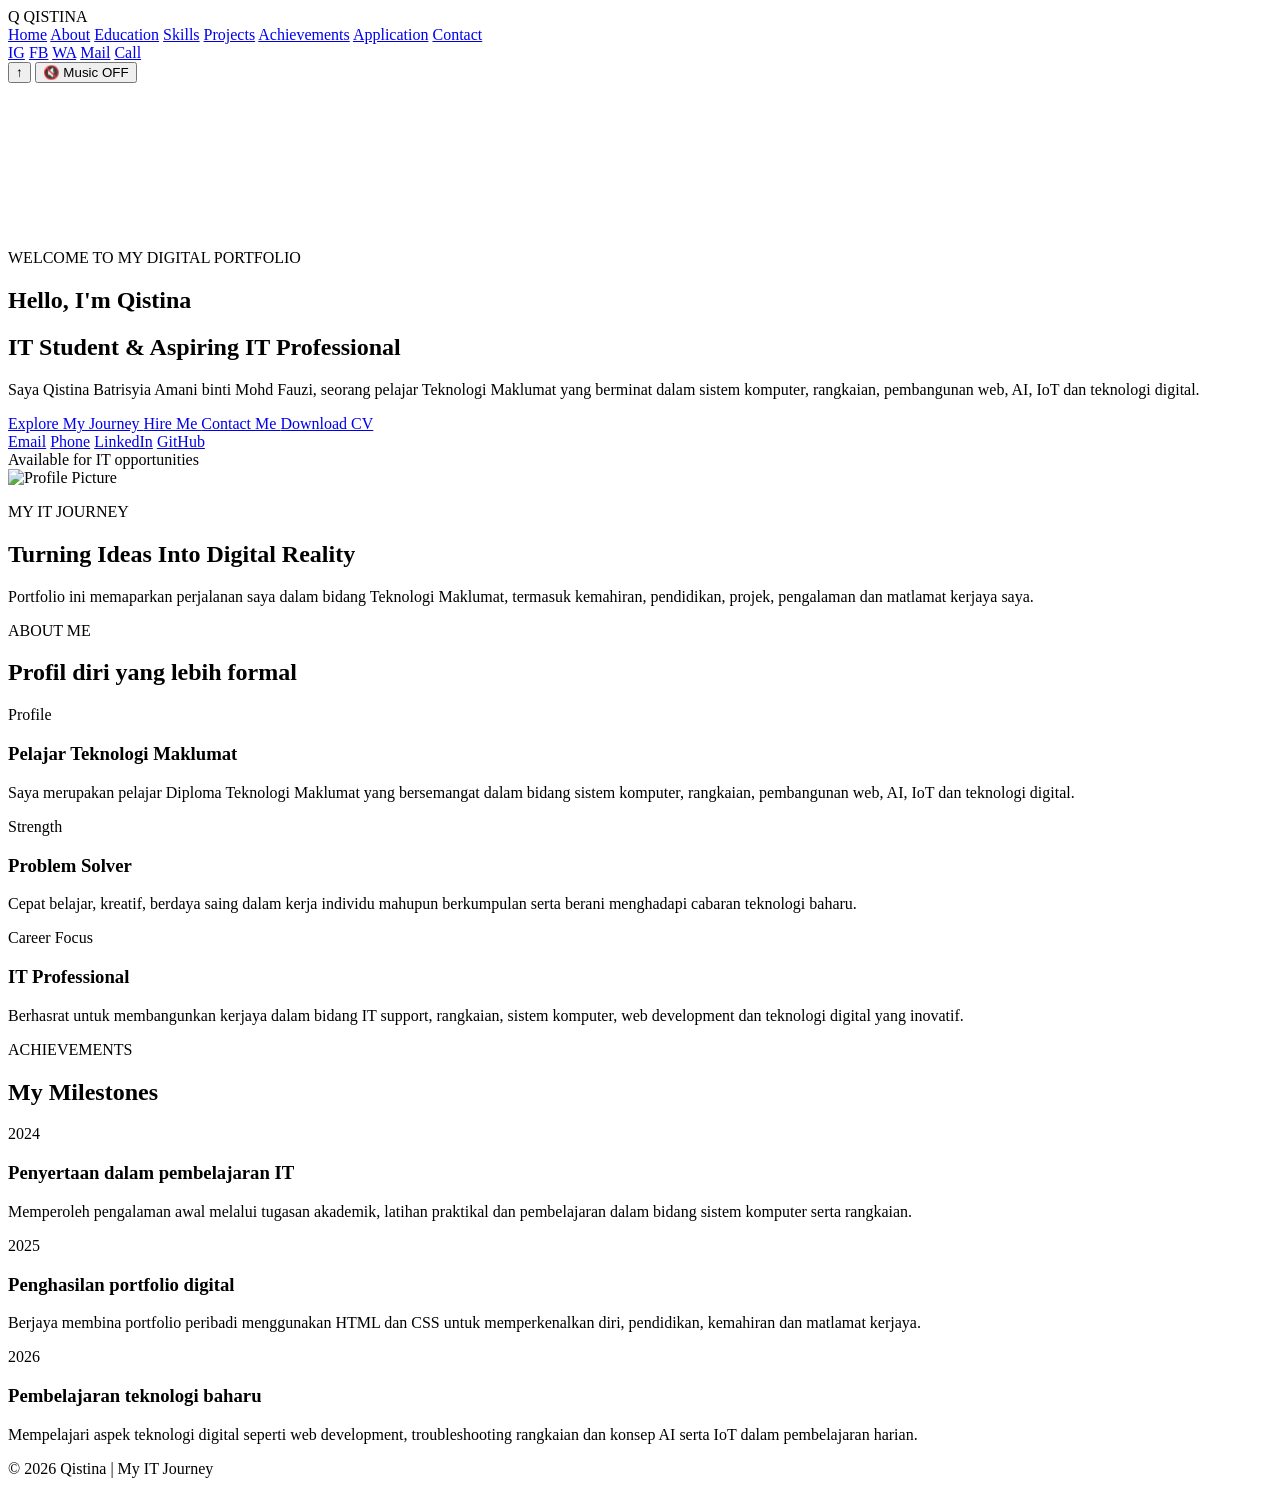
==== index.html @ 1b4684a8 "Add files via upload" ====
</html>
<!DOCTYPE html>
<html lang="en">

<head>
    <meta charset="UTF-8">
    <meta name="viewport" content="width=device-width, initial-scale=1.0">

    <title>Qistina | My IT Journey</title>

    <link rel="stylesheet" href="css/style.css">

    <!-- Google Font -->
    <link rel="preconnect" href="https://fonts.googleapis.com">
    <link rel="preconnect" href="https://fonts.gstatic.com" crossorigin>
    <link href="https://fonts.googleapis.com/css2?family=Inter:wght@400;500;600;700&family=Poppins:wght@400;500;600;700;800&display=swap" rel="stylesheet">
</head>

<body>

    <aside class="floating-nav">
        <div class="brand-box">
            <span class="brand-mark">Q</span>
            <span>QISTINA</span>
        </div>

        <nav class="side-menu">
            <a href="index.html" class="active" title="Home">Home</a>
            <a href="profile.html" title="About">About</a>
            <a href="education.html" title="Education">Education</a>
            <a href="skills.html" title="Skills">Skills</a>
            <a href="projects.html" title="Projects">Projects</a>
            <a href="experience.html" title="Achievements">Achievements</a>
            <a href="job-application.html" title="Application">Application</a>
            <a href="contact.html" title="Contact">Contact</a>
        </nav>
    </aside>
    <div class="floating-socials" aria-label="Social media links">
        <a href="https://www.instagram.com/__.userqis.__?igsh=eDVxNDdiY2UxbGR3" target="_blank" rel="noreferrer" title="Instagram">IG</a>
        <a href="https://www.facebook.com/share/1bRYM7HKoa/" target="_blank" rel="noreferrer" title="Facebook">FB</a>
        <a href="https://wa.me/60192881952" target="_blank" rel="noreferrer" title="WhatsApp">WA</a>
        <a href="mailto:m-9664032@moe-dl.edu.my" title="Email">Mail</a>
        <a href="tel:+60192881952" title="Phone">Call</a>
    </div>

    <button id="backToTop" type="button" aria-label="Back to top">↑</button>

    <audio id="backgroundMusic" autoplay loop preload="auto">
        <source src="audio/background.mp3" type="audio/mpeg">
    </audio>

    <button id="musicBtn" type="button" aria-label="Toggle background music">🔇 Music OFF</button>

    <!-- HOME SECTION -->
    <main>

        <section class="hero">
            <video class="background-video" autoplay muted loop playsinline>
                <source src="assets/video/background.mp4.mp4" type="video/mp4">
            </video>

            <!-- LEFT SIDE -->
            <div class="hero-content">

                <p class="small-title">
                    WELCOME TO MY DIGITAL PORTFOLIO
                </p>

                <h1>
                    Hello, I'm
                    <span>Qistina</span>
                </h1>

                <h2>
                    <span class="typewriter">IT Student &amp; Aspiring IT Professional</span>
                </h2>

                <p class="hero-description">
                    Saya Qistina Batrisyia Amani binti Mohd Fauzi,
                    seorang pelajar Teknologi Maklumat yang berminat
                    dalam sistem komputer, rangkaian, pembangunan web,
                    AI, IoT dan teknologi digital.
                </p>

                <div class="hero-buttons">

                    <a href="profile.html" class="btn primary-btn">
                        Explore My Journey
                    </a>

                    <a href="job-application.html" class="btn primary-btn alt-btn">
                        Hire Me
                    </a>

                    <a href="contact.html" class="btn secondary-btn">
                        Contact Me
                    </a>

                    <a href="Qistina_CV.txt" class="btn secondary-btn" download>
                        Download CV
                    </a>

                </div>

                <div class="social-row">
                    <a href="mailto:m-9664032@moe-dl.edu.my" class="social-pill" title="Email">Email</a>
                    <a href="tel:+60192881952" class="social-pill" title="Phone">Phone</a>
                    <a href="#" class="social-pill disabled" title="LinkedIn">LinkedIn</a>
                    <a href="#" class="social-pill disabled" title="GitHub">GitHub</a>
                </div>

                <div class="hero-status">
                    <span class="status-dot"></span>
                    Available for IT opportunities
                </div>

            </div>


            <!-- RIGHT SIDE -->
            <div class="hero-image">

                <div class="image-glow">

                    <img src="image/home-profile.jpg"
                         alt="Profile Picture">

                </div>

            </div>

        </section>


        <!-- INTRODUCTION -->
        <section class="intro">

            <p class="section-label">
                MY IT JOURNEY
            </p>

            <h2>
                Turning Ideas Into
                <span>Digital Reality</span>
            </h2>

            <p>
                Portfolio ini memaparkan perjalanan saya dalam bidang
                Teknologi Maklumat, termasuk kemahiran, pendidikan,
                projek, pengalaman dan matlamat kerjaya saya.
            </p>

        </section>

        <section class="about-premium">
            <div class="about-header">
                <p class="section-label">ABOUT ME</p>
                <h2>Profil diri <span>yang lebih formal</span></h2>
            </div>

            <div class="about-grid">
                <article class="about-card">
                    <span class="mini-label">Profile</span>
                    <h3>Pelajar Teknologi Maklumat</h3>
                    <p>Saya merupakan pelajar Diploma Teknologi Maklumat yang bersemangat dalam bidang sistem komputer, rangkaian, pembangunan web, AI, IoT dan teknologi digital.</p>
                </article>

                <article class="about-card">
                    <span class="mini-label">Strength</span>
                    <h3>Problem Solver</h3>
                    <p>Cepat belajar, kreatif, berdaya saing dalam kerja individu mahupun berkumpulan serta berani menghadapi cabaran teknologi baharu.</p>
                </article>

                <article class="about-card">
                    <span class="mini-label">Career Focus</span>
                    <h3>IT Professional</h3>
                    <p>Berhasrat untuk membangunkan kerjaya dalam bidang IT support, rangkaian, sistem komputer, web development dan teknologi digital yang inovatif.</p>
                </article>
            </div>
        </section>

        <section class="achievement-section">
            <div class="about-header">
                <p class="section-label">ACHIEVEMENTS</p>
                <h2>My <span>Milestones</span></h2>
            </div>

            <div class="achievement-grid">
                <article class="achievement-card">
                    <span class="achievement-badge">2024</span>
                    <h3>Penyertaan dalam pembelajaran IT</h3>
                    <p>Memperoleh pengalaman awal melalui tugasan akademik, latihan praktikal dan pembelajaran dalam bidang sistem komputer serta rangkaian.</p>
                </article>

                <article class="achievement-card">
                    <span class="achievement-badge">2025</span>
                    <h3>Penghasilan portfolio digital</h3>
                    <p>Berjaya membina portfolio peribadi menggunakan HTML dan CSS untuk memperkenalkan diri, pendidikan, kemahiran dan matlamat kerjaya.</p>
                </article>

                <article class="achievement-card">
                    <span class="achievement-badge">2026</span>
                    <h3>Pembelajaran teknologi baharu</h3>
                    <p>Mempelajari aspek teknologi digital seperti web development, troubleshooting rangkaian dan konsep AI serta IoT dalam pembelajaran harian.</p>
                </article>
            </div>
        </section>

    </main>


    <!-- FOOTER -->
    <footer>

        <p>
            © 2026 Qistina | My IT Journey
        </p>

    </footer>

    <script src="script.js"></script>

</body>

</html>
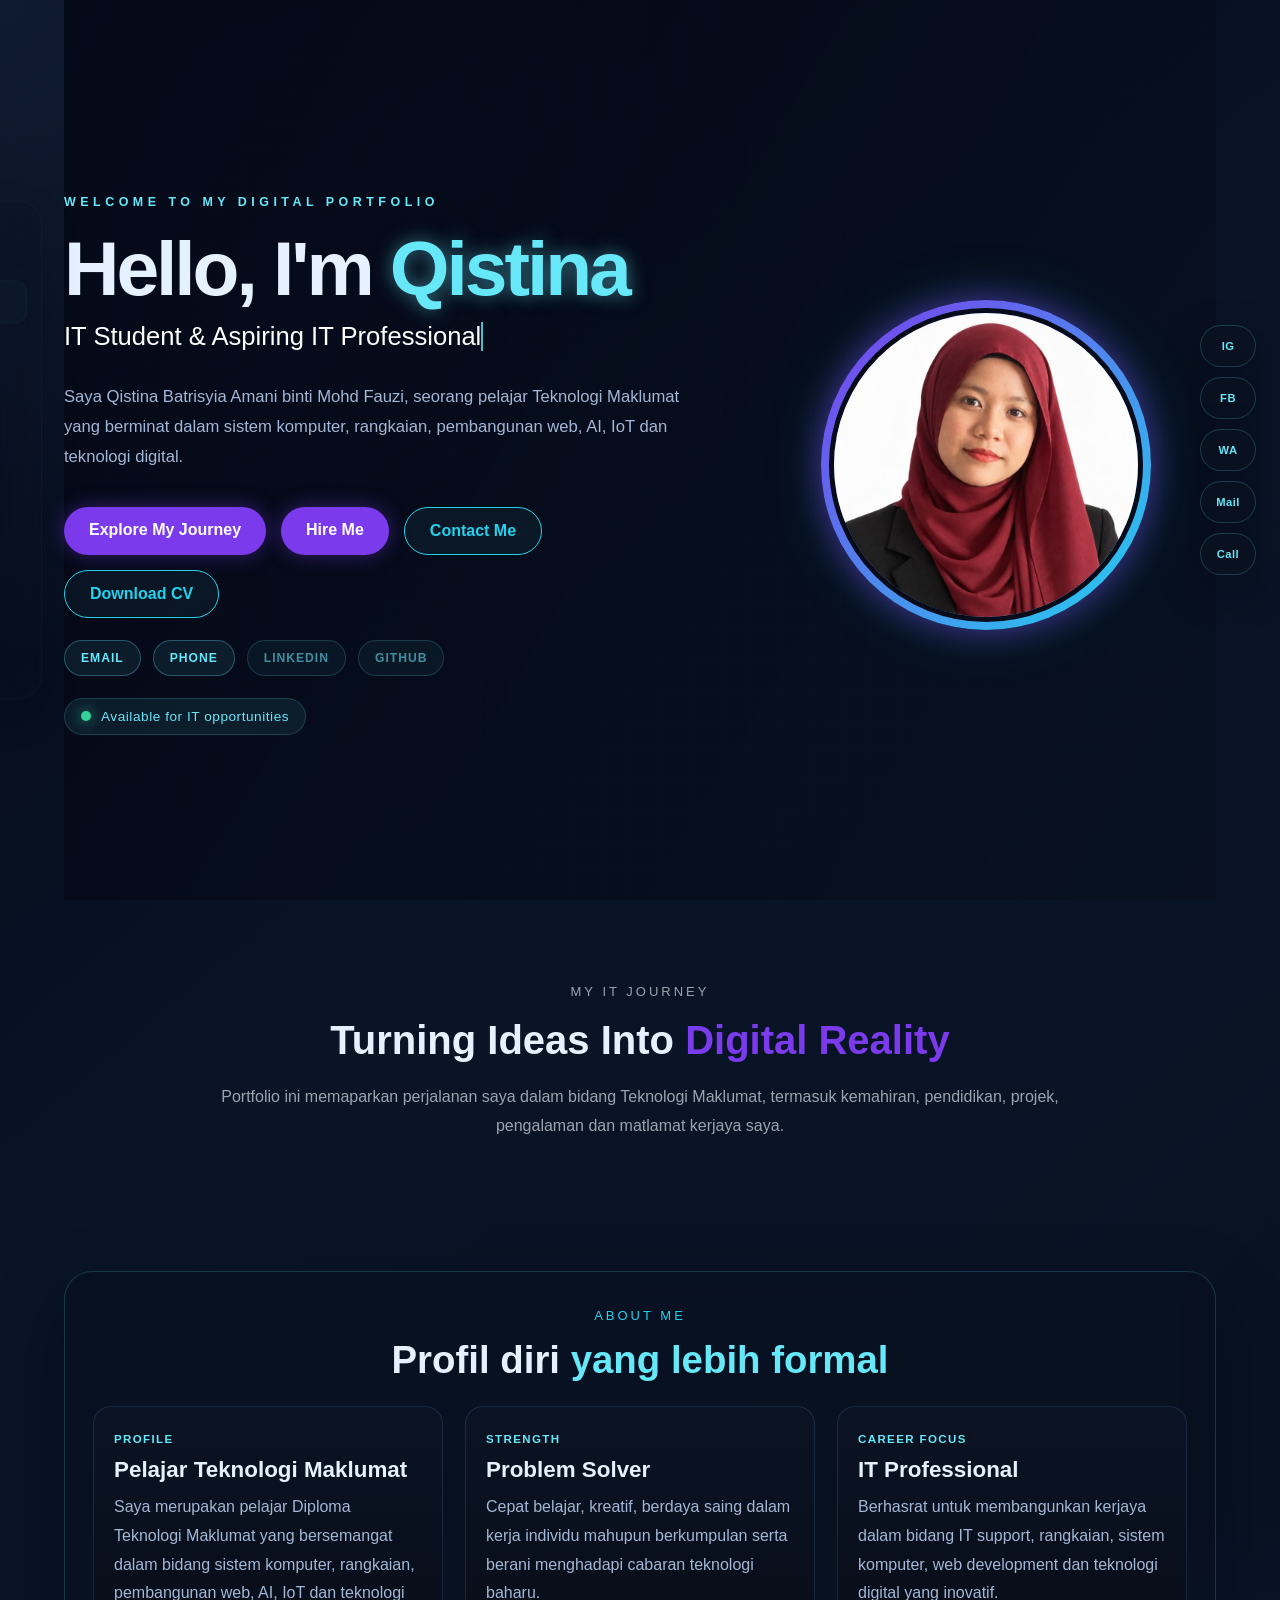
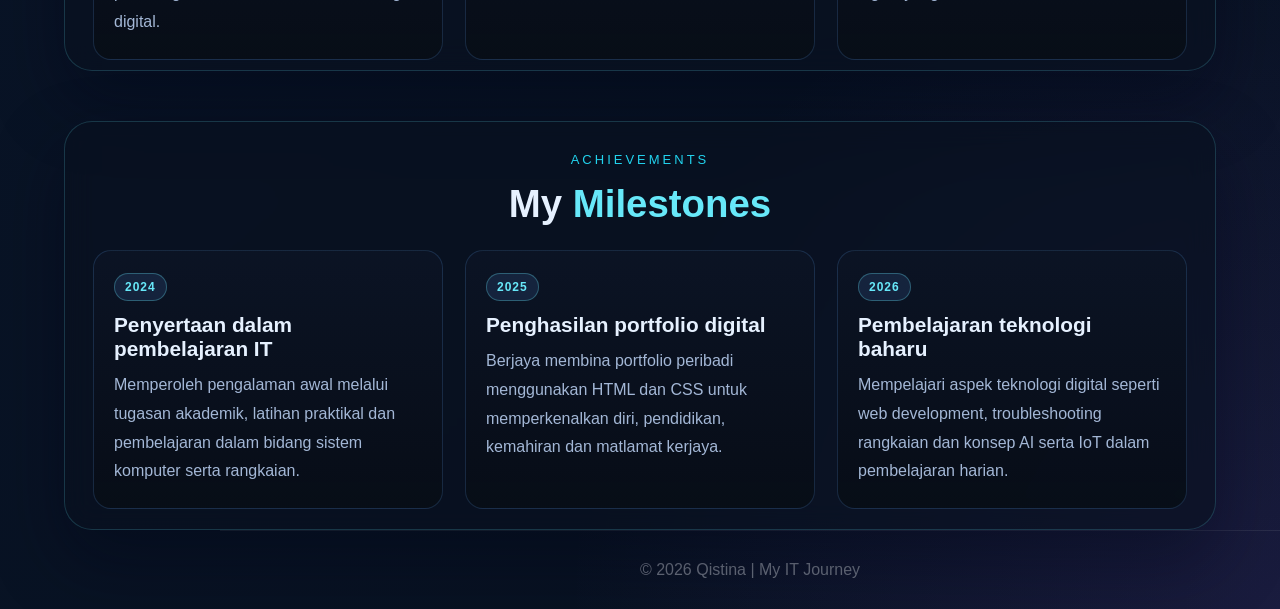
==== commit 157d537f: "Fix missing media requests" ====
--- a/index.html
+++ b/index.html
@@ -1,6 +1,5 @@
 
 
-</html>
 <!DOCTYPE html>
 <html lang="en">
 
@@ -47,20 +46,10 @@
 
     <button id="backToTop" type="button" aria-label="Back to top">↑</button>
 
-    <audio id="backgroundMusic" autoplay loop preload="auto">
-        <source src="audio/background.mp3" type="audio/mpeg">
-    </audio>
-
-    <button id="musicBtn" type="button" aria-label="Toggle background music">🔇 Music OFF</button>
-
     <!-- HOME SECTION -->
     <main>
 
         <section class="hero">
-            <video class="background-video" autoplay muted loop playsinline>
-                <source src="assets/video/background.mp4.mp4" type="video/mp4">
-            </video>
-
             <!-- LEFT SIDE -->
             <div class="hero-content">
 
--- a/css/style.css
+++ b/css/style.css
@@ -0,0 +1,1207 @@
+:root {
+    --bg-dark: #040816;
+    --bg-deep: #091427;
+    --bg-panel: rgba(9, 17, 32, 0.74);
+    --panel-strong: rgba(13, 24, 44, 0.9);
+    --line: rgba(96, 165, 250, 0.26);
+    --electric: #60a5fa;
+    --cyan: #67e8f9;
+    --cyan-strong: #22d3ee;
+    --violet: #8b5cf6;
+    --violet-soft: #a78bfa;
+    --text: #e6f1ff;
+    --muted: #a3b7d6;
+    --white: #ffffff;
+    --shadow: rgba(96, 165, 250, 0.28);
+    --success: #34d399;
+}
+
+* {
+    margin: 0;
+    padding: 0;
+    box-sizing: border-box;
+}
+
+html {
+    scroll-behavior: smooth;
+}
+
+body {
+    font-family: 'Inter', sans-serif;
+    background:
+        radial-gradient(circle at top left, rgba(96, 165, 250, 0.12), transparent 26%),
+        radial-gradient(circle at bottom right, rgba(139, 92, 246, 0.14), transparent 28%),
+        linear-gradient(140deg, var(--bg-dark), var(--bg-deep) 40%, #071120 100%);
+    color: var(--text);
+    min-height: 100vh;
+    overflow-x: hidden;
+}
+
+body::before {
+    content: "";
+    position: fixed;
+    inset: 0;
+    background-image:
+        linear-gradient(rgba(255,255,255,0.02) 1px, transparent 1px),
+        linear-gradient(90deg, rgba(255,255,255,0.02) 1px, transparent 1px);
+    background-size: 30px 30px;
+    pointer-events: none;
+    mask-image: radial-gradient(circle at center, black 35%, transparent 100%);
+}
+
+img {
+    display: block;
+    max-width: 100%;
+}
+
+a {
+    color: inherit;
+    text-decoration: none;
+}
+
+.page-content {
+    margin-left: 250px;
+    min-height: 100vh;
+    display: grid;
+    place-items: center;
+    padding: 70px 4% 50px;
+}
+
+.page-image {
+    width: min(470px, 72vw);
+    aspect-ratio: 1;
+    object-fit: cover;
+    border-radius: 50%;
+    border: 6px solid rgba(103, 232, 249, 0.8);
+    box-shadow: 0 0 0 10px rgba(103, 232, 249, 0.06), 0 0 30px rgba(96, 165, 250, 0.45), 0 0 70px rgba(139, 92, 246, 0.32);
+    animation: floating 4.5s ease-in-out infinite;
+}
+
+.content-section {
+    width: min(1050px, 100%);
+    padding-top: 35px;
+    position: relative;
+    z-index: 1;
+}
+
+.content-section h1 {
+    font-family: 'Poppins', sans-serif;
+    font-size: clamp(2.5rem, 5vw, 4rem);
+    line-height: 1.12;
+    margin-bottom: 18px;
+    letter-spacing: -0.04em;
+}
+
+.content-section h1 span {
+    color: var(--cyan);
+    text-shadow: 0 0 18px rgba(103, 232, 249, 0.7);
+}
+
+.content-section .hero-description {
+    max-width: 760px;
+    margin-bottom: 35px;
+    font-size: 1.02rem;
+}
+
+.content-grid {
+    display: grid;
+    grid-template-columns: repeat(auto-fit, minmax(230px, 1fr));
+    gap: 22px;
+}
+
+.info-card {
+    padding: 24px 22px;
+    background: linear-gradient(180deg, rgba(13, 24, 44, 0.9), rgba(7, 16, 29, 0.78));
+    border: 1px solid var(--line);
+    border-radius: 18px;
+    box-shadow: 0 18px 40px rgba(2, 6, 23, 0.32);
+    backdrop-filter: blur(10px);
+    transition: transform 0.25s ease, box-shadow 0.25s ease, border-color 0.25s ease;
+}
+
+.info-card:hover {
+    transform: translateY(-6px);
+    border-color: rgba(103, 232, 249, 0.55);
+    box-shadow: 0 20px 45px rgba(39, 126, 255, 0.16);
+}
+
+.info-card h2 {
+    font-family: 'Poppins', sans-serif;
+    font-size: 1.2rem;
+    color: var(--cyan);
+    margin-bottom: 12px;
+}
+
+.info-card p {
+    color: var(--muted);
+    line-height: 1.75;
+}
+
+.info-card p + p {
+    margin-top: 10px;
+}
+
+.profile-layout {
+    display: grid;
+    grid-template-columns: 1fr;
+    align-items: start;
+    gap: 32px;
+    width: min(900px, 100%);
+    margin: 0 auto;
+}
+
+.page-image-wrap {
+    position: relative;
+    display: flex;
+    justify-content: center;
+    align-items: center;
+    padding: 18px;
+    width: 100%;
+}
+
+.page-image-wrap::before {
+    content: "";
+    position: absolute;
+    width: calc(100% + 26px);
+    height: calc(100% + 26px);
+    border-radius: 50%;
+    background: conic-gradient(from 180deg, rgba(103, 232, 249, 0.62), rgba(139, 92, 246, 0.38), rgba(96, 165, 250, 0.62), rgba(103, 232, 249, 0.62));
+    filter: blur(14px);
+    opacity: 0.7;
+    z-index: -1;
+}
+
+.profile-media {
+    display: grid;
+    justify-items: center;
+    gap: 22px;
+}
+
+.profile-video {
+    display: none;
+}
+
+.floating-nav {
+    position: fixed;
+    left: 24px;
+    top: 50%;
+    transform: translateY(-50%);
+    width: 190px;
+    min-width: 280px;
+    background: rgba(11, 17, 31, 0.78);
+    border: 1px solid rgba(96, 165, 250, 0.2);
+    border-radius: 24px;
+    padding: 18px 14px;
+    backdrop-filter: blur(14px);
+    box-shadow: 0 16px 40px rgba(3, 7, 18, 0.55);
+    z-index: 1000;
+    transition: transform 0.35s ease, opacity 0.35s ease, left 0.35s ease, width 0.35s ease, box-shadow 0.35s ease;
+}
+
+.floating-nav.edge-hidden {
+    opacity: 0.25;
+    transform: translateY(-50%) translateX(calc(-100% + 18px));
+    pointer-events: none;
+}
+
+.floating-nav.edge-hidden:hover,
+.floating-nav.edge-hidden:focus-within {
+    opacity: 1;
+}
+
+.floating-nav.is-hidden {
+    opacity: 0;
+    transform: translateY(-50%) translateX(-26px);
+    pointer-events: none;
+}
+
+.floating-nav.is-compact {
+    width: 280px;
+    min-width: 280px;
+    left: 24px;
+    padding: 18px 14px;
+}
+
+.floating-nav.is-compact .brand-box {
+    display: flex;
+}
+
+.floating-nav.is-compact .side-menu {
+    gap: 10px;
+}
+
+.floating-nav.is-compact .side-menu a {
+    width: 100%;
+    height: auto;
+    padding: 14px 16px;
+    display: block;
+    border-radius: 12px;
+    font-size: 0.86rem;
+}
+
+.floating-nav .side-menu a:hover::after,
+.floating-nav .side-menu a:focus-visible::after {
+    content: attr(title);
+    position: absolute;
+    left: 60px;
+    top: 50%;
+    transform: translateY(-50%);
+    background: rgba(6, 13, 21, 0.96);
+    border: 1px solid rgba(103, 232, 249, 0.2);
+    color: var(--white);
+    font-size: 0.66rem;
+    letter-spacing: 0.06em;
+    padding: 7px 10px;
+    border-radius: 999px;
+    white-space: nowrap;
+    box-shadow: 0 12px 24px rgba(0, 0, 0, 0.2);
+}
+
+.floating-nav .side-menu a {
+    position: relative;
+}
+
+.brand-box {
+    display: flex;
+    align-items: center;
+    gap: 10px;
+    padding: 6px 10px 14px;
+    margin-bottom: 10px;
+    border-bottom: 1px solid rgba(255,255,255,0.06);
+    font-family: 'Poppins', sans-serif;
+    font-weight: 700;
+    letter-spacing: 1px;
+}
+
+.brand-mark {
+    width: 30px;
+    height: 30px;
+    display: grid;
+    place-items: center;
+    border-radius: 10px;
+    background: linear-gradient(135deg, var(--electric), var(--cyan));
+    color: #040816;
+    font-weight: 800;
+    box-shadow: 0 0 20px rgba(96, 165, 250, 0.5);
+}
+
+.side-menu {
+    display: flex;
+    flex-direction: column;
+    gap: 8px;
+}
+
+.side-menu a {
+    display: block;
+    white-space: nowrap;
+    width: 100%;
+    padding: 14px 16px;
+    border-radius: 12px;
+    color: var(--muted);
+    font-size: 0.86rem;
+    font-weight: 600;
+    letter-spacing: 0.05em;
+    text-transform: uppercase;
+    transition: all 0.3s ease;
+}
+
+.side-menu a:hover,
+.side-menu a.active {
+    color: var(--white);
+    background: linear-gradient(90deg, rgba(96,165,250,0.15), rgba(103,232,249,0.08));
+    box-shadow: inset 0 0 0 1px rgba(103, 232, 249, 0.15);
+}
+
+.social-row {
+    display: flex;
+    gap: 12px;
+    flex-wrap: wrap;
+    margin-top: 22px;
+}
+
+.social-pill {
+    display: inline-flex;
+    align-items: center;
+    justify-content: center;
+    padding: 10px 16px;
+    border-radius: 999px;
+    border: 1px solid rgba(103, 232, 249, 0.3);
+    background: rgba(103, 232, 249, 0.08);
+    color: var(--cyan);
+    font-size: 0.76rem;
+    font-weight: 700;
+    letter-spacing: 0.08em;
+    text-transform: uppercase;
+    transition: 0.25s ease;
+}
+
+.social-pill:hover {
+    transform: translateY(-3px);
+    box-shadow: 0 10px 24px rgba(96, 165, 250, 0.2);
+}
+
+.social-pill.disabled {
+    opacity: 0.6;
+    cursor: not-allowed;
+}
+
+.alt-btn {
+    background: linear-gradient(135deg, #8b5cf6, #67e8f9);
+    color: #06121d;
+}
+
+.hero {
+    position: relative;
+    min-height: 100vh;
+    width: min(1200px, 90%);
+    margin: auto;
+    display: flex;
+    align-items: center;
+    justify-content: space-between;
+    gap: 60px;
+    padding-top: 30px;
+    isolation: isolate;
+}
+
+.background-video {
+    position: absolute;
+    inset: 0;
+    width: 100%;
+    height: 100%;
+    object-fit: cover;
+    z-index: -2;
+    opacity: 0.22;
+    filter: brightness(0.55) saturate(1.15);
+}
+
+.hero::before {
+    content: "";
+    position: absolute;
+    inset: 0;
+    background: linear-gradient(120deg, rgba(4, 8, 22, 0.9), rgba(9, 16, 30, 0.55));
+    z-index: -1;
+}
+
+.hero-content {
+    width: 55%;
+}
+
+.small-title {
+    color: var(--cyan);
+    font-size: 0.78rem;
+    letter-spacing: 0.28rem;
+    font-weight: 700;
+    margin-bottom: 18px;
+    text-transform: uppercase;
+}
+
+.hero h1 {
+    font-family: 'Poppins', sans-serif;
+    font-size: clamp(3rem, 6vw, 5rem);
+    line-height: 1.08;
+    margin-bottom: 12px;
+    letter-spacing: -0.04em;
+}
+
+.hero h1 span {
+    color: var(--cyan);
+    text-shadow: 0 0 18px rgba(103, 232, 249, 0.5);
+}
+
+.hero h2 {
+    color: var(--white);
+    font-size: clamp(1.2rem, 2vw, 1.7rem);
+    margin-bottom: 20px;
+    font-weight: 500;
+    min-height: 2.5rem;
+}
+
+.typewriter {
+    display: inline-block;
+    border-right: 2px solid rgba(103, 232, 249, 0.8);
+    white-space: nowrap;
+    overflow: hidden;
+    animation: typing 4s steps(28, end) infinite alternate, blink 0.8s infinite;
+}
+
+.hero-description {
+    color: var(--muted);
+    line-height: 1.8;
+    max-width: 620px;
+    margin-bottom: 35px;
+    font-size: 1.04rem;
+}
+
+.hero-buttons {
+    display: flex;
+    gap: 15px;
+    flex-wrap: wrap;
+}
+
+.btn {
+    display: inline-block;
+    padding: 14px 25px;
+    border-radius: 999px;
+    font-weight: 700;
+    transition: transform 0.25s ease, box-shadow 0.25s ease, background 0.25s ease;
+}
+
+.hero-status {
+    display: inline-flex;
+    align-items: center;
+    gap: 10px;
+    margin-top: 22px;
+    color: var(--cyan);
+    background: rgba(103, 232, 249, 0.08);
+    border: 1px solid rgba(103, 232, 249, 0.18);
+    border-radius: 999px;
+    padding: 10px 16px;
+    font-size: 0.85rem;
+    letter-spacing: 0.04em;
+}
+
+.status-dot {
+    width: 10px;
+    height: 10px;
+    border-radius: 50%;
+    background: var(--success);
+    box-shadow: 0 0 14px rgba(52, 211, 153, 0.8);
+}
+
+.primary-btn {
+    background: linear-gradient(135deg, var(--electric), var(--cyan));
+    color: #04101e;
+    box-shadow: 0 0 25px rgba(96, 165, 250, 0.35);
+}
+
+.primary-btn:hover {
+    transform: translateY(-4px);
+    box-shadow: 0 0 35px rgba(103, 232, 249, 0.48);
+}
+
+.secondary-btn {
+    border: 1px solid rgba(103, 232, 249, 0.5);
+    color: var(--cyan);
+    background: rgba(103, 232, 249, 0.05);
+}
+
+.secondary-btn:hover {
+    background: rgba(103, 232, 249, 0.12);
+    transform: translateY(-4px);
+}
+
+.hero-image {
+    width: 40%;
+    display: flex;
+    justify-content: center;
+}
+
+.image-glow {
+    width: 330px;
+    height: 330px;
+    border-radius: 50%;
+    padding: 8px;
+    background: linear-gradient(135deg, rgba(96, 165, 250, 0.9), rgba(103, 232, 249, 0.8), rgba(139, 92, 246, 0.8));
+    box-shadow: 0 0 30px rgba(96, 165, 250, 0.5), 0 0 60px rgba(34, 211, 238, 0.28);
+    animation: floating 4s ease-in-out infinite;
+}
+
+.image-glow img {
+    width: 100%;
+    height: 100%;
+    object-fit: cover;
+    border-radius: 50%;
+    border: 6px solid rgba(4, 8, 22, 0.8);
+}
+
+.about-premium {
+    width: min(1200px, 90%);
+    margin: 50px auto 0;
+    padding: 36px 28px 10px;
+    border: 1px solid rgba(103, 232, 249, 0.18);
+    background: rgba(9, 17, 32, 0.62);
+    border-radius: 28px;
+    backdrop-filter: blur(14px);
+    box-shadow: 0 30px 70px rgba(2, 6, 23, 0.4);
+}
+
+.achievement-section {
+    width: min(1200px, 90%);
+    margin: 50px auto 0;
+    padding: 30px 28px 20px;
+    border: 1px solid rgba(103, 232, 249, 0.18);
+    background: rgba(9, 17, 32, 0.62);
+    border-radius: 28px;
+    backdrop-filter: blur(14px);
+    box-shadow: 0 30px 70px rgba(2, 6, 23, 0.4);
+}
+
+.about-header {
+    text-align: center;
+    margin-bottom: 24px;
+}
+
+.about-header h2 {
+    font-family: 'Poppins', sans-serif;
+    font-size: clamp(2rem, 3vw, 3rem);
+}
+
+.about-header h2 span {
+    color: var(--cyan);
+}
+
+.about-grid {
+    display: grid;
+    grid-template-columns: repeat(auto-fit, minmax(250px, 1fr));
+    gap: 22px;
+}
+
+.about-card {
+    padding: 22px 20px;
+    border-radius: 18px;
+    background: linear-gradient(180deg, rgba(12, 21, 37, 0.92), rgba(8, 14, 23, 0.9));
+    border: 1px solid rgba(96, 165, 250, 0.18);
+    transition: 0.25s ease;
+}
+
+.about-card:hover {
+    transform: translateY(-5px);
+    border-color: rgba(103, 232, 249, 0.4);
+}
+
+.mini-label {
+    display: inline-block;
+    margin-bottom: 12px;
+    color: var(--cyan);
+    font-size: 0.72rem;
+    letter-spacing: 0.12em;
+    text-transform: uppercase;
+    font-weight: 700;
+}
+
+.about-card h3 {
+    font-family: 'Poppins', sans-serif;
+    font-size: 1.4rem;
+    margin-bottom: 10px;
+}
+
+.about-card p {
+    color: var(--muted);
+    line-height: 1.8;
+}
+
+.application-layout {
+    width: min(1200px, 95%);
+}
+
+.application-hero {
+    display: grid;
+    grid-template-columns: 1.6fr 0.9fr;
+    gap: 24px;
+    margin-bottom: 28px;
+    align-items: start;
+}
+
+.application-card {
+    padding: 24px 22px;
+    background: linear-gradient(180deg, rgba(12, 21, 37, 0.92), rgba(8, 14, 23, 0.9));
+    border: 1px solid rgba(103, 232, 249, 0.2);
+    border-radius: 20px;
+    box-shadow: 0 20px 40px rgba(0, 0, 0, 0.2);
+}
+
+.application-card h2 {
+    font-family: 'Poppins', sans-serif;
+    font-size: 1.3rem;
+    margin-bottom: 10px;
+    color: var(--cyan);
+}
+
+.application-card p {
+    color: var(--muted);
+    line-height: 1.8;
+}
+
+.application-actions {
+    display: flex;
+    gap: 12px;
+    flex-wrap: wrap;
+    margin-top: 18px;
+}
+
+.application-grid {
+    margin-top: 12px;
+}
+
+.achievement-grid {
+    display: grid;
+    grid-template-columns: repeat(auto-fit, minmax(250px, 1fr));
+    gap: 22px;
+}
+
+.achievement-card {
+    padding: 22px 20px;
+    border-radius: 18px;
+    background: linear-gradient(180deg, rgba(12, 21, 37, 0.92), rgba(8, 14, 23, 0.9));
+    border: 1px solid rgba(96, 165, 250, 0.18);
+    transition: 0.25s ease;
+}
+
+.achievement-card:hover {
+    transform: translateY(-5px);
+    border-color: rgba(103, 232, 249, 0.4);
+}
+
+.achievement-badge {
+    display: inline-block;
+    margin-bottom: 12px;
+    background: rgba(96, 165, 250, 0.12);
+    border: 1px solid rgba(103, 232, 249, 0.3);
+    color: var(--cyan);
+    padding: 6px 10px;
+    border-radius: 999px;
+    font-weight: 700;
+    font-size: 0.75rem;
+    letter-spacing: 0.08em;
+}
+
+.achievement-card h3 {
+    font-family: 'Poppins', sans-serif;
+    margin-bottom: 10px;
+    font-size: 1.3rem;
+}
+
+.achievement-card p {
+    color: var(--muted);
+    line-height: 1.8;
+}
+
+.intro {
+    width: min(960px, 85%);
+    margin: auto;
+    text-align: center;
+    padding: 70px 0 40px;
+}
+
+.section-label {
+    color: var(--cyan);
+    font-size: 0.75rem;
+    letter-spacing: 0.28rem;
+    margin-bottom: 14px;
+    text-transform: uppercase;
+}
+
+.intro h2 {
+    font-family: 'Poppins', sans-serif;
+    font-size: clamp(2rem, 4vw, 3.1rem);
+    margin-bottom: 18px;
+}
+
+.intro h2 span {
+    color: var(--cyan);
+}
+
+.intro p {
+    color: var(--muted);
+    line-height: 1.8;
+}
+
+.skill-meter {
+    margin-top: 14px;
+}
+
+.skill-label {
+    display: flex;
+    justify-content: space-between;
+    font-size: 0.82rem;
+    color: var(--white);
+    margin-bottom: 8px;
+}
+
+.progress-track {
+    width: 100%;
+    height: 10px;
+    border-radius: 999px;
+    background: rgba(255,255,255,0.08);
+    overflow: hidden;
+    border: 1px solid rgba(103, 232, 249, 0.12);
+}
+
+.progress-fill {
+    display: block;
+    height: 100%;
+    border-radius: inherit;
+    background: linear-gradient(90deg, var(--electric), var(--cyan), var(--violet-soft));
+    box-shadow: 0 0 16px rgba(103, 232, 249, 0.35);
+}
+
+footer {
+    margin-left: 220px;
+    text-align: center;
+    padding: 30px 20px 40px;
+    color: var(--muted);
+    border-top: 1px solid rgba(255,255,255,0.08);
+}
+
+@keyframes floating {
+    0% { transform: translateY(0); }
+    50% { transform: translateY(-15px); }
+    100% { transform: translateY(0); }
+}
+
+@keyframes typing {
+    0%, 10% { width: 0; }
+    50%, 100% { width: 100%; }
+}
+
+@keyframes blink {
+    50% { border-color: transparent; }
+}
+
+#musicBtn {
+    position: fixed;
+    right: 24px;
+    bottom: 24px;
+    z-index: 2000;
+    border: 1px solid rgba(103, 232, 249, 0.25);
+    background: rgba(7, 17, 28, 0.88);
+    color: var(--cyan);
+    padding: 12px 18px;
+    border-radius: 999px;
+    cursor: pointer;
+    font-weight: 700;
+    box-shadow: 0 12px 28px rgba(0, 0, 0, 0.3);
+    transition: transform 0.25s ease, box-shadow 0.25s ease;
+}
+
+#musicBtn:hover {
+    transform: translateY(-2px);
+    box-shadow: 0 16px 32px rgba(96, 165, 250, 0.2);
+}
+
+.floating-socials {
+    position: fixed;
+    right: 24px;
+    top: 50%;
+    transform: translateY(-50%);
+    display: flex;
+    flex-direction: column;
+    gap: 10px;
+    z-index: 1000;
+}
+
+.floating-socials a {
+    display: inline-flex;
+    align-items: center;
+    justify-content: center;
+    min-width: 56px;
+    height: 42px;
+    padding: 0 12px;
+    border-radius: 999px;
+    background: rgba(11, 17, 31, 0.78);
+    border: 1px solid rgba(103, 232, 249, 0.2);
+    color: var(--cyan);
+    font-size: 0.7rem;
+    font-weight: 700;
+    letter-spacing: 0.04em;
+    box-shadow: 0 16px 40px rgba(3, 7, 18, 0.45);
+    transition: transform 0.25s ease, box-shadow 0.25s ease;
+}
+
+.floating-socials a:hover {
+    transform: translateY(-3px);
+    box-shadow: 0 20px 45px rgba(96, 165, 250, 0.2);
+}
+
+#backToTop {
+    position: fixed;
+    right: 24px;
+    bottom: 96px;
+    z-index: 2000;
+    width: 46px;
+    height: 46px;
+    border: 1px solid rgba(103, 232, 249, 0.25);
+    background: rgba(7, 17, 28, 0.88);
+    color: var(--cyan);
+    border-radius: 50%;
+    font-size: 1.4rem;
+    cursor: pointer;
+    opacity: 0;
+    transform: translateY(12px);
+    transition: opacity 0.25s ease, transform 0.25s ease, box-shadow 0.25s ease;
+    pointer-events: none;
+    box-shadow: 0 14px 30px rgba(2, 6, 23, 0.35);
+}
+
+#backToTop.visible {
+    opacity: 1;
+    transform: translateY(0);
+    pointer-events: auto;
+}
+
+@media (max-width: 980px) {
+    .floating-nav {
+        position: sticky;
+        top: 20px;
+        left: 50%;
+        transform: translateX(-50%);
+        width: min(90vw, 700px);
+        margin: 20px auto 0;
+    }
+
+    .floating-nav.is-hidden {
+        opacity: 0;
+        transform: translateX(-50%) translateY(-14px);
+        pointer-events: none;
+    }
+
+    .floating-nav.edge-hidden {
+        opacity: 1;
+        transform: translateX(-50%);
+        pointer-events: auto;
+    }
+
+    .floating-nav.is-compact {
+        width: min(90vw, 700px);
+        left: 50%;
+        padding: 12px 10px;
+    }
+
+    .floating-nav.is-compact .brand-box {
+        display: flex;
+    }
+
+    .floating-nav.is-compact .side-menu a {
+        width: auto;
+        height: auto;
+        padding: 8px 10px;
+        border-radius: 12px;
+        font-size: 0.72rem;
+    }
+
+    .side-menu {
+        flex-direction: row;
+        flex-wrap: wrap;
+        justify-content: center;
+    }
+
+    .floating-socials {
+        top: auto;
+        right: 16px;
+        bottom: 100px;
+        transform: none;
+        flex-direction: row;
+    }
+
+    .page-content {
+        margin-left: 0;
+        padding-top: 20px;
+    }
+
+    footer {
+        margin-left: 0;
+    }
+
+    .hero {
+        flex-direction: column-reverse;
+        text-align: center;
+        padding-top: 20px;
+    }
+
+    .hero-content,
+    .hero-image {
+        width: 100%;
+    }
+
+    .hero-buttons {
+        justify-content: center;
+    }
+
+    .profile-layout {
+        grid-template-columns: 1fr;
+        gap: 35px;
+        text-align: center;
+    }
+
+    .page-image {
+        width: min(340px, 75vw);
+    }
+}
+
+@media (max-width: 560px) {
+    .floating-nav {
+        width: calc(100% - 20px);
+        padding: 12px 10px;
+    }
+
+    .side-menu a {
+        font-size: 0.72rem;
+        padding: 8px 9px;
+    }
+
+    .brand-box {
+        justify-content: center;
+    }
+
+    .content-section {
+        padding-top: 20px;
+    }
+}
+
+
+/* ============================= */
+/* BUTTON */
+/* ============================= */
+
+.hero-buttons {
+
+    display: flex;
+
+    gap: 15px;
+}
+
+.btn {
+
+    display: inline-block;
+
+    padding: 14px 25px;
+
+    border-radius: 30px;
+
+    text-decoration: none;
+
+    font-weight: 600;
+
+    transition: 0.3s;
+}
+
+
+.primary-btn {
+
+    background: #7c3aed;
+
+    color: white;
+
+    box-shadow:
+        0 0 20px rgba(124, 58, 237, 0.4);
+}
+
+
+.primary-btn:hover {
+
+    transform: translateY(-4px);
+
+    box-shadow:
+        0 0 35px rgba(124, 58, 237, 0.7);
+}
+
+
+.secondary-btn {
+
+    border: 1px solid #22d3ee;
+
+    color: #22d3ee;
+}
+
+
+.secondary-btn:hover {
+
+    background: #22d3ee;
+
+    color: #080b1a;
+
+    transform: translateY(-4px);
+}
+
+
+/* ============================= */
+/* PROFILE IMAGE */
+/* ============================= */
+
+.hero-image {
+
+    width: 40%;
+
+    display: flex;
+
+    justify-content: center;
+}
+
+.image-glow {
+
+    width: 330px;
+    height: 330px;
+
+    border-radius: 50%;
+
+    padding: 8px;
+
+    background: linear-gradient(
+        135deg,
+        #7c3aed,
+        #22d3ee
+    );
+
+    box-shadow:
+        0 0 30px rgba(124, 58, 237, 0.5),
+        0 0 60px rgba(34, 211, 238, 0.2);
+
+    animation: floating 4s ease-in-out infinite;
+}
+
+.image-glow img {
+
+    width: 100%;
+    height: 100%;
+
+    object-fit: cover;
+
+    border-radius: 50%;
+
+    border: 5px solid #080b1a;
+}
+
+
+/* ============================= */
+/* ANIMATION */
+/* ============================= */
+
+@keyframes floating {
+
+    0% {
+        transform: translateY(0);
+    }
+
+    50% {
+        transform: translateY(-15px);
+    }
+
+    100% {
+        transform: translateY(0);
+    }
+
+}
+
+
+/* ============================= */
+/* INTRO */
+/* ============================= */
+
+.intro {
+
+    width: 80%;
+
+    max-width: 900px;
+
+    margin: auto;
+
+    text-align: center;
+
+    padding: 80px 0;
+}
+
+.section-label {
+
+    color: #22d3ee;
+
+    font-size: 13px;
+
+    letter-spacing: 3px;
+
+    margin-bottom: 15px;
+}
+
+.intro h2 {
+
+    font-family: 'Poppins', sans-serif;
+
+    font-size: 40px;
+
+    margin-bottom: 20px;
+}
+
+.intro h2 span {
+
+    color: #7c3aed;
+}
+
+.intro p {
+
+    color: #9ca3af;
+
+    line-height: 1.8;
+}
+
+
+/* ============================= */
+/* FOOTER */
+/* ============================= */
+
+footer {
+
+    text-align: center;
+
+    padding: 30px;
+
+    color: #6b7280;
+
+    border-top: 1px solid rgba(255,255,255,0.08);
+}
+
+
+/* ============================= */
+/* RESPONSIVE */
+/* ============================= */
+
+@media (max-width: 900px) {
+
+    .nav-menu {
+        display: none;
+    }
+
+    .hero {
+
+        flex-direction: column-reverse;
+
+        text-align: center;
+
+        padding-top: 150px;
+    }
+
+    .hero-content,
+    .hero-image {
+
+        width: 100%;
+    }
+
+    .hero-buttons {
+
+        justify-content: center;
+    }
+
+    .hero h1 {
+
+        font-size: 45px;
+    }
+
+    .image-glow {
+
+        width: 250px;
+        height: 250px;
+    }
+
+    .content-section {
+        padding-top: 80px;
+    }
+
+    .content-section h1 {
+        font-size: 45px;
+    }
+
+    .profile-layout {
+        grid-template-columns: 1fr;
+        gap: 35px;
+        text-align: center;
+    }
+
+}
